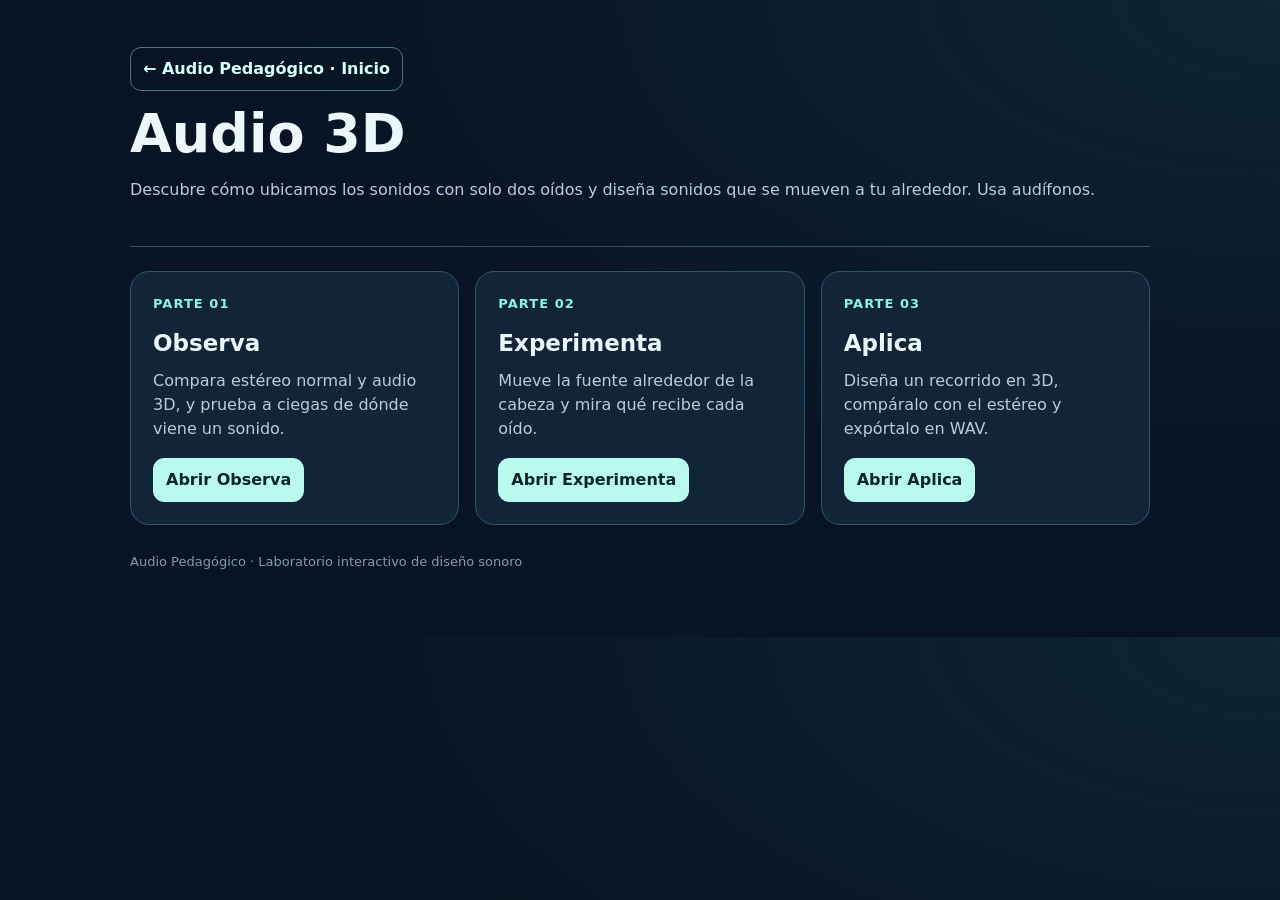
==== audio3d.html @ c3918d1a "Agrega el módulo Audio 3D (binaural): Observa, Experimenta y Aplica - Nueva sección "Audio 3D" en la" ====
<!doctype html>
<html lang="es">
<head>
  <meta charset="utf-8">
  <meta name="viewport" content="width=device-width,initial-scale=1">
  <meta name="theme-color" content="#081423">
  <meta name="application-name" content="Audio Pedagógico">
  <meta name="description" content="Módulo de audio 3D binaural: cómo ubicamos los sonidos con dos oídos.">
  <title>Audio 3D · Audio Pedagógico</title>
  <link rel="stylesheet" href="synthfx.css">
  <link rel="stylesheet" href="laboratorio.css">
</head>
<body>
<main>
  <header>
    <nav aria-label="Navegación general"><a href="index.html">← Audio Pedagógico · Inicio</a></nav>
    <h1>Audio 3D</h1>
    <p>Descubre cómo ubicamos los sonidos con solo dos oídos y diseña sonidos que se mueven a tu alrededor. Usa audífonos.</p>
  </header>
  <div class="grid reverb-grid">
      <article class="card">
        <span class="k">PARTE 01</span>
        <h2>Observa</h2>
        <p>Compara estéreo normal y audio 3D, y prueba a ciegas de dónde viene un sonido.</p>
        <div class="actions"><a class="primary" href="Audio3D_Interactivo_3_Paginas.html#observa">Abrir Observa</a></div>
      </article>
      <article class="card">
        <span class="k">PARTE 02</span>
        <h2>Experimenta</h2>
        <p>Mueve la fuente alrededor de la cabeza y mira qué recibe cada oído.</p>
        <div class="actions"><a class="primary" href="Audio3D_Interactivo_3_Paginas.html#experimenta">Abrir Experimenta</a></div>
      </article>
      <article class="card">
        <span class="k">PARTE 03</span>
        <h2>Aplica</h2>
        <p>Diseña un recorrido en 3D, compáralo con el estéreo y expórtalo en WAV.</p>
        <div class="actions"><a class="primary" href="Audio3D_Interactivo_3_Paginas.html#aplica">Abrir Aplica</a></div>
      </article>
  </div>
  <footer>Audio Pedagógico · Laboratorio interactivo de diseño sonoro</footer>
</main>
</body>
</html>
---- synthfx.css ----
.sfx-home{display:flex;justify-content:space-between;gap:12px;flex-wrap:wrap;max-width:1180px;margin:auto;padding:12px 22px;color:#a2b3c9;font:12px/1.5 system-ui}.sfx-home a{color:#79f6e7}.sfx-subtitle{color:#79f6e7}.sfx-resource{margin:24px 0;border:1px solid #355368;border-radius:12px;padding:14px;color:#b9cddd;font-size:13px}.sfx-resource summary{cursor:pointer;color:#79f6e7}.sfx-resource video{display:block;width:100%;max-width:960px;margin:12px auto;background:#060f1a}.sfx-waves{display:grid;grid-template-columns:repeat(2,minmax(0,1fr));gap:8px;margin-top:12px}.sfx-wave,.sfx-listen{width:100%;background:#0e2031;color:#b9cddd;border:1px solid #355368;border-radius:8px;cursor:pointer;padding:6px;font:12px/1.4 system-ui}.sfx-wave svg{width:100%;height:44px;display:block;color:#79f6e7}.sfx-wave[aria-pressed=true]{border-color:#79f6e7;background:#1b4750;box-shadow:inset 0 0 0 1px #79f6e7;color:#fff}.sfx-listen{margin-top:4px;min-height:36px}.sfx-spectrum{font:12px/1.6 system-ui;color:#b9cddd;margin-top:12px}.waveopt svg{color:#79f6e7}button:focus-visible,a:focus-visible,summary:focus-visible{outline:3px solid #ffd37b;outline-offset:3px}

/* Perillas · conservan la escala, las unidades y los eventos del sintetizador. */
.sfx-knob{--knob-angle:-135deg;--knob-fill:0;position:relative;width:104px;height:104px;margin:8px auto;cursor:ns-resize;touch-action:none;user-select:none;border-radius:50%;outline-offset:1px;flex-shrink:0}.sfx-knob svg{display:block;width:100%;height:100%;overflow:visible;filter:drop-shadow(0 5px 7px #0005)}.sfx-knob-track,.sfx-knob-progress{fill:none;stroke-width:4;stroke-linecap:round}.sfx-knob-track{stroke:#294759}.sfx-knob-progress{stroke:#79f6e7;stroke-dasharray:var(--knob-fill) 100}.sfx-knob-face{fill:#182e40;stroke:#496474;stroke-width:1.5}.sfx-knob-pointer{transform:rotate(var(--knob-angle));transform-origin:50px 50px}.sfx-knob-pointer path{stroke:#c1fff3;stroke-width:3.5;stroke-linecap:round}.sfx-knob-hub{fill:#294759}.sfx-knob:hover .sfx-knob-face,.sfx-knob.is-dragging .sfx-knob-face{fill:#214457;stroke:#79f6e7}.sfx-knob:focus-visible{outline:3px solid #ffd37b}.sfx-knob[aria-disabled=true]{opacity:.5;cursor:default}input[type=range].sfx-knob-native{position:absolute!important;width:1px!important;height:1px!important;padding:0!important;margin:0!important;opacity:0!important;pointer-events:none!important;overflow:hidden!important;clip-path:inset(50%)!important}.sfx-toast{position:fixed;left:50%;bottom:20px;transform:translateX(-50%);z-index:1000;max-width:min(92vw,520px);padding:12px 16px;border:1px solid #ffd37b;border-radius:10px;background:#162a3b;color:#fff;font:14px/1.45 system-ui;box-shadow:0 8px 24px #0008;cursor:pointer}.sfx-toast[hidden]{display:none}.sfx-knob-help{max-width:1136px;margin:0 auto;padding:0 22px 10px;color:#a2b3c9;font:12px/1.5 system-ui}.timing .sfx-knob{width:84px;height:84px}@media(max-width:580px){.timing .sfx-knob{grid-column:1/2}}
---- laboratorio.css ----
:root{color-scheme:dark}
*{box-sizing:border-box}
body{margin:0;font:16px/1.5 system-ui,-apple-system,sans-serif;color:#ecf7fb;background:radial-gradient(ellipse at top right,#1f546044,transparent 55%),#081423}
main{max-width:1060px;margin:0 auto;padding:25px 20px 65px}
header{padding:22px 0 28px;border-bottom:1px solid #365061}
h1{font-size:clamp(32px,5vw,54px);line-height:1.04;margin:15px 0}
p{color:#b9cddd}
.grid{display:grid;grid-template-columns:repeat(2,minmax(0,1fr));gap:16px;margin-top:24px}
.card{background:#112438;border:1px solid #355368;border-radius:19px;padding:22px;display:flex;flex-direction:column;align-items:flex-start}
.k{font-weight:750;color:#8af3e4;letter-spacing:.08em;font-size:13px}
.card h2{margin:12px 0 4px;font-size:23px}
.card p{margin:5px 0 17px;flex:1}
.actions{display:flex;gap:8px;flex-wrap:wrap}
a{display:inline-block;min-height:44px;text-decoration:none;border:1px solid #4c7684;padding:9px 12px;border-radius:11px;color:#d5fff8;font-weight:650}
a.primary{background:#baf9ee;color:#09262d;border-color:#baf9ee}
footer{color:#829ead;margin-top:27px;font-size:13px}
@media(max-width:650px){
  .grid{grid-template-columns:1fr}
  .card{padding:17px}
}

.reverb-grid{grid-template-columns:repeat(3,minmax(0,1fr))}
@media(max-width:720px){
  .reverb-grid{grid-template-columns:1fr}
}
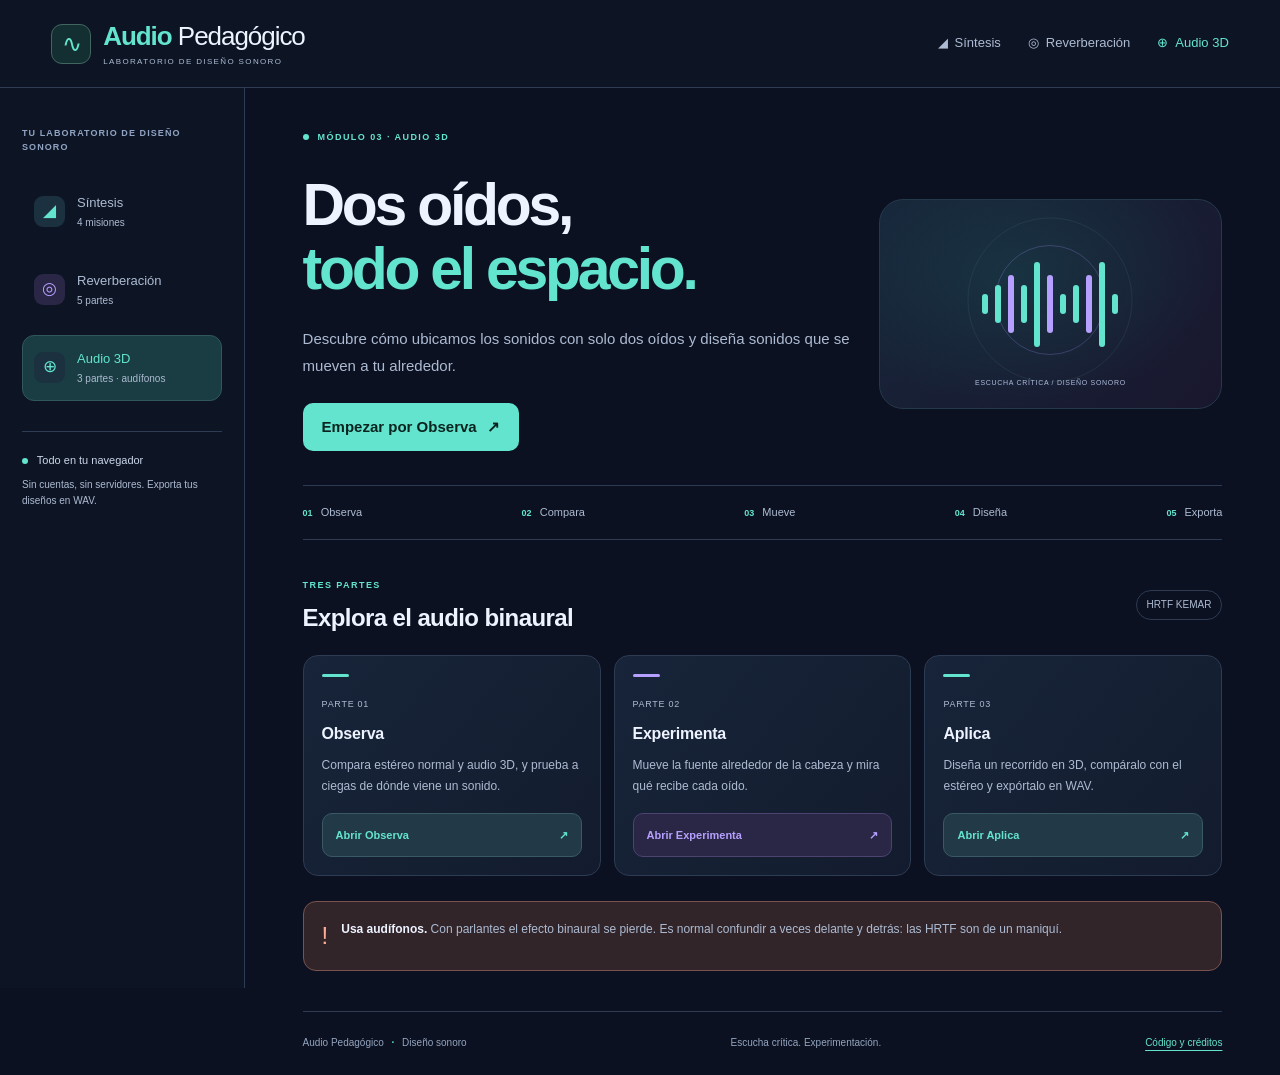
==== commit a7af9fd3: "Adapta la apariencia visual al estilo de TIC - Páginas de entrada (inicio, Síntesis, Reverberación, " ====
--- a/audio3d.html
+++ b/audio3d.html
@@ -3,41 +3,25 @@
 <head>
   <meta charset="utf-8">
   <meta name="viewport" content="width=device-width,initial-scale=1">
-  <meta name="theme-color" content="#081423">
+  <meta name="theme-color" content="#0b1120">
   <meta name="application-name" content="Audio Pedagógico">
   <meta name="description" content="Módulo de audio 3D binaural: cómo ubicamos los sonidos con dos oídos.">
   <title>Audio 3D · Audio Pedagógico</title>
   <link rel="stylesheet" href="synthfx.css">
-  <link rel="stylesheet" href="laboratorio.css">
+  <link rel="stylesheet" href="laboratorio.css?v=20261125">
 </head>
 <body>
-<main>
-  <header>
-    <nav aria-label="Navegación general"><a href="index.html">← Audio Pedagógico · Inicio</a></nav>
-    <h1>Audio 3D</h1>
-    <p>Descubre cómo ubicamos los sonidos con solo dos oídos y diseña sonidos que se mueven a tu alrededor. Usa audífonos.</p>
-  </header>
-  <div class="grid reverb-grid">
-      <article class="card">
-        <span class="k">PARTE 01</span>
-        <h2>Observa</h2>
-        <p>Compara estéreo normal y audio 3D, y prueba a ciegas de dónde viene un sonido.</p>
-        <div class="actions"><a class="primary" href="Audio3D_Interactivo_3_Paginas.html#observa">Abrir Observa</a></div>
-      </article>
-      <article class="card">
-        <span class="k">PARTE 02</span>
-        <h2>Experimenta</h2>
-        <p>Mueve la fuente alrededor de la cabeza y mira qué recibe cada oído.</p>
-        <div class="actions"><a class="primary" href="Audio3D_Interactivo_3_Paginas.html#experimenta">Abrir Experimenta</a></div>
-      </article>
-      <article class="card">
-        <span class="k">PARTE 03</span>
-        <h2>Aplica</h2>
-        <p>Diseña un recorrido en 3D, compáralo con el estéreo y expórtalo en WAV.</p>
-        <div class="actions"><a class="primary" href="Audio3D_Interactivo_3_Paginas.html#aplica">Abrir Aplica</a></div>
-      </article>
-  </div>
-  <footer>Audio Pedagógico · Laboratorio interactivo de diseño sonoro</footer>
-</main>
+<a href="#contenido" class="skip">Saltar al contenido</a>
+<header class="topbar"><a class="brand" href="index.html"><span class="brand-mark" aria-hidden="true">∿</span><span><b>Audio</b> Pedagógico<small>LABORATORIO DE DISEÑO SONORO</small></span></a><nav aria-label="Módulos"><a href="sintesis.html"><span aria-hidden="true">◢</span>Síntesis</a><a href="reverberacion.html"><span aria-hidden="true">◎</span>Reverberación</a><a href="audio3d.html" aria-current=page><span aria-hidden="true">⊕</span>Audio 3D</a></nav></header>
+<div class="layout"><aside class="sidebar"><div class="route-label">TU LABORATORIO DE DISEÑO SONORO</div><nav class="side-nav" aria-label="Módulos del laboratorio"><a class="block-link " href="sintesis.html"><span class="block-icon" aria-hidden="true">◢</span><span>Síntesis<small>4 misiones</small></span></a><a class="block-link alt" href="reverberacion.html"><span class="block-icon" aria-hidden="true">◎</span><span>Reverberación<small>5 partes</small></span></a><a class="block-link  active" href="audio3d.html" aria-current=page><span class="block-icon" aria-hidden="true">⊕</span><span>Audio 3D<small>3 partes · audífonos</small></span></a></nav><div class="local-notice"><span class="status-dot"></span> Todo en tu navegador<p>Sin cuentas, sin servidores. Exporta tus diseños en WAV.</p></div></aside>
+<main id="contenido" tabindex="-1">
+  <div class="eyebrow"><span class="status-dot"></span> MÓDULO 03 · AUDIO 3D</div>
+  <div class="hero"><div><h1>Dos oídos,<br><em>todo el espacio.</em></h1><p class="lead">Descubre cómo ubicamos los sonidos con solo dos oídos y diseña sonidos que se mueven a tu alrededor.</p><a class="button" href="Audio3D_Interactivo_3_Paginas.html#observa">Empezar por Observa <span aria-hidden="true">↗</span></a></div><div class="hero-art" aria-hidden="true"><div class="orbit orbit-a"></div><div class="orbit orbit-b"></div><div class="wave"><i></i><i></i><i></i><i></i><i></i><i></i><i></i><i></i><i></i><i></i><i></i></div><div class="art-label">ESCUCHA CRÍTICA / DISEÑO SONORO</div></div></div>
+  <div class="journey" aria-label="Recorrido de trabajo"><span><b>01</b> Observa</span><span><b>02</b> Compara</span><span><b>03</b> Mueve</span><span><b>04</b> Diseña</span><span><b>05</b> Exporta</span></div>
+  <div class="section-head"><div><span class="eyebrow">TRES PARTES</span><h2>Explora el audio binaural</h2></div><span class="pill">HRTF KEMAR</span></div>
+  <div class="exercise-grid"><article class="exercise-card"><div class="card-meta"><span>PARTE 01</span></div><h3>Observa</h3><p>Compara estéreo normal y audio 3D, y prueba a ciegas de dónde viene un sonido.</p><div class="card-actions"><a class="" href="Audio3D_Interactivo_3_Paginas.html#observa">Abrir Observa <span aria-hidden="true">↗</span></a></div></article><article class="exercise-card"><div class="card-meta"><span>PARTE 02</span></div><h3>Experimenta</h3><p>Mueve la fuente alrededor de la cabeza y mira qué recibe cada oído.</p><div class="card-actions"><a class="" href="Audio3D_Interactivo_3_Paginas.html#experimenta">Abrir Experimenta <span aria-hidden="true">↗</span></a></div></article><article class="exercise-card"><div class="card-meta"><span>PARTE 03</span></div><h3>Aplica</h3><p>Diseña un recorrido en 3D, compáralo con el estéreo y expórtalo en WAV.</p><div class="card-actions"><a class="" href="Audio3D_Interactivo_3_Paginas.html#aplica">Abrir Aplica <span aria-hidden="true">↗</span></a></div></article></div>
+  <div class="notice coral"><span aria-hidden="true">!</span><p><b>Usa audífonos.</b> Con parlantes el efecto binaural se pierde. Es normal confundir a veces delante y detrás: las HRTF son de un maniquí.</p></div>
+  <footer><span>Audio Pedagógico <b>·</b> Diseño sonoro</span><span>Escucha crítica. Experimentación.</span><a href="https://github.com/manueljcamargop/synth-fx">Código y créditos</a></footer>
+</main></div>
 </body>
 </html>
--- a/laboratorio.css
+++ b/laboratorio.css
@@ -1,25 +1,85 @@
-:root{color-scheme:dark}
-*{box-sizing:border-box}
-body{margin:0;font:16px/1.5 system-ui,-apple-system,sans-serif;color:#ecf7fb;background:radial-gradient(ellipse at top right,#1f546044,transparent 55%),#081423}
-main{max-width:1060px;margin:0 auto;padding:25px 20px 65px}
-header{padding:22px 0 28px;border-bottom:1px solid #365061}
-h1{font-size:clamp(32px,5vw,54px);line-height:1.04;margin:15px 0}
-p{color:#b9cddd}
-.grid{display:grid;grid-template-columns:repeat(2,minmax(0,1fr));gap:16px;margin-top:24px}
-.card{background:#112438;border:1px solid #355368;border-radius:19px;padding:22px;display:flex;flex-direction:column;align-items:flex-start}
-.k{font-weight:750;color:#8af3e4;letter-spacing:.08em;font-size:13px}
-.card h2{margin:12px 0 4px;font-size:23px}
-.card p{margin:5px 0 17px;flex:1}
-.actions{display:flex;gap:8px;flex-wrap:wrap}
-a{display:inline-block;min-height:44px;text-decoration:none;border:1px solid #4c7684;padding:9px 12px;border-radius:11px;color:#d5fff8;font-weight:650}
-a.primary{background:#baf9ee;color:#09262d;border-color:#baf9ee}
-footer{color:#829ead;margin-top:27px;font-size:13px}
-@media(max-width:650px){
-  .grid{grid-template-columns:1fr}
-  .card{padding:17px}
-}
+/* Páginas de entrada · estilo visual compartido con TIC (Informática Musical). */
+:root{color-scheme:dark;--bg:#0b1120;--panel:#141e32;--raised:#1b2941;--ink:#edf3ff;--muted:#adbbd2;--line:#2d3b53;--aqua:#63e4ce;--purple:#b6a0ff;--coral:#ffab95;--green:#90dfac;--radius:18px}
+*{box-sizing:border-box}html{scroll-behavior:smooth}
+body{margin:0;background:var(--bg);color:var(--ink);font:15px/1.6 -apple-system,BlinkMacSystemFont,"Segoe UI",sans-serif}
+a{color:var(--aqua);text-underline-offset:4px}
+:focus-visible{outline:3px solid var(--coral);outline-offset:4px}
+.skip{position:fixed;z-index:100;top:-100px;left:10px;background:var(--aqua);color:var(--bg);padding:12px}.skip:focus{top:10px}
+.button{border:1px solid transparent;border-radius:10px;background:var(--aqua);color:#09241f;padding:12px 18px;min-height:48px;font-weight:750;line-height:1.4;display:inline-flex;align-items:center;justify-content:center;gap:10px;text-decoration:none}
+.button:hover{filter:brightness(1.08)}
+.button.secondary{background:var(--raised);border-color:#56657d;color:var(--ink)}
 
-.reverb-grid{grid-template-columns:repeat(3,minmax(0,1fr))}
-@media(max-width:720px){
-  .reverb-grid{grid-template-columns:1fr}
-}
+/* Barra superior */
+.topbar{display:flex;align-items:center;justify-content:space-between;gap:20px;min-height:88px;padding:0 4vw;border-bottom:1px solid var(--line);background:#0d1525}
+.brand{display:flex;align-items:center;gap:12px;text-decoration:none;color:var(--ink);font-size:26px;font-weight:500;line-height:1.2;letter-spacing:-.04em}
+.brand b{color:var(--aqua)}
+.brand small{display:block;font-size:8px;letter-spacing:.17em;color:var(--muted);margin-top:5px}
+.brand-mark{height:40px;width:40px;border:1px solid #41665f;border-radius:11px;display:grid;place-content:center;color:var(--aqua);font-size:24px;background:#142f31;line-height:1}
+.topbar nav{display:flex;align-items:center;gap:27px;font-size:13px}
+.topbar nav a{color:var(--muted);text-decoration:none;display:inline-flex;gap:7px;align-items:center;min-height:44px}
+.topbar nav a:hover{color:var(--ink)}
+.topbar nav a[aria-current=page]{color:var(--aqua)}
+
+/* Estructura con barra lateral */
+.layout{display:grid;grid-template-columns:245px minmax(0,1fr);max-width:1600px;margin:auto}
+.sidebar{padding:38px 22px;position:sticky;top:0;height:100vh;overflow-y:auto;align-self:start;border-right:1px solid var(--line);background:#0d1525}
+.route-label{font-size:9px;color:#91a4c3;letter-spacing:.12em;font-weight:750;margin-bottom:24px}
+.block-link{display:flex;gap:12px;align-items:center;border:1px solid transparent;border-radius:12px;padding:14px 11px;margin-bottom:12px;color:var(--muted);font-size:13px;text-decoration:none;line-height:1.35}
+.block-link:hover{color:var(--ink)}
+.block-link small{display:block;font-size:10px;color:var(--muted);margin-top:5px}
+.block-icon{width:31px;height:31px;display:grid;place-content:center;flex-shrink:0;color:var(--aqua);background:#1b3140;border-radius:9px;font-size:17px}
+.block-link.alt .block-icon{color:var(--purple);background:#2a2645}
+.block-link.active{background:#193d42;color:var(--aqua);border-color:#31575b}
+.block-link.alt.active{background:#2a254a;color:var(--purple);border-color:#4c4370}
+.local-notice{font-size:11px;margin-top:30px;color:#cad6e9;padding-top:20px;border-top:1px solid var(--line)}
+.local-notice p{font-size:10px;color:var(--muted);margin:7px 0}
+.status-dot{width:6px;height:6px;display:inline-block;background:var(--aqua);border-radius:50%;margin-right:6px;flex-shrink:0}
+
+/* Contenido */
+main{min-width:0;padding:42px 4.5vw 24px;max-width:1300px}
+.eyebrow{color:var(--aqua);font-size:9px;letter-spacing:.16em;font-weight:750;display:flex;align-items:center;gap:3px;text-transform:uppercase}
+.hero{display:grid;grid-template-columns:1.45fr .9fr;align-items:center;gap:22px;margin:14px 0 34px}
+h1{font-size:clamp(40px,4.6vw,66px);line-height:1.08;letter-spacing:-.055em;font-weight:750;margin:15px 0 24px}
+h1 em{color:var(--aqua);font-style:normal}
+h2{font-size:24px;line-height:1.25;letter-spacing:-.025em;margin:0 0 15px}
+p{margin:0 0 16px}
+.lead{color:var(--muted);font-size:15px;line-height:1.8;max-width:640px;margin-bottom:24px}
+.hero-art{position:relative;min-height:210px;display:grid;place-content:center;border:1px solid #25394c;border-radius:24px;background:radial-gradient(ellipse at 40% 35%,#19434b88,transparent 70%),linear-gradient(130deg,#17253a,#19172e);overflow:hidden}
+.orbit{position:absolute;left:50%;top:48%;height:165px;width:165px;transform:translate(-50%,-50%);border:1px solid #41646544;border-radius:50%}
+.orbit-b{width:110px;height:110px;border-color:#a38aed44}
+.wave{display:flex;gap:7px;align-items:center;height:90px;z-index:1}
+.wave i{width:6px;background:var(--aqua);border-radius:20px;height:20px}
+.wave i:nth-child(2n){height:38px}.wave i:nth-child(3n){height:58px;background:var(--purple)}.wave i:nth-child(5n){height:85px}
+.art-label{position:absolute;bottom:20px;left:0;right:0;text-align:center;font-size:7px;letter-spacing:.1em;color:#aebddd}
+.journey{display:flex;justify-content:space-between;gap:10px;border-top:1px solid var(--line);border-bottom:1px solid var(--line);padding:18px 0;color:var(--muted);font-size:11px;margin:26px 0 38px}
+.journey b{color:var(--aqua);margin-right:5px;font-size:9px}
+.section-head{display:flex;justify-content:space-between;align-items:center;gap:20px;margin-bottom:22px}
+.section-head h2{margin:10px 0 0}
+.pill{font-size:10px;color:var(--muted);padding:6px 10px;border:1px solid var(--line);border-radius:30px;white-space:nowrap}
+
+/* Tarjetas */
+.exercise-grid{display:grid;grid-template-columns:repeat(3,minmax(0,1fr));gap:13px}
+.exercise-grid.two{grid-template-columns:repeat(2,minmax(0,1fr))}
+.exercise-card{background:linear-gradient(130deg,#172439,#131c2e);border:1px solid var(--line);border-radius:15px;padding:18px;display:flex;flex-direction:column;min-width:0}
+.exercise-card:before{content:'';width:27px;height:3px;border-radius:4px;background:var(--aqua);margin-bottom:20px}
+.exercise-card:nth-child(even):before{background:var(--purple)}
+.card-meta{font-size:9px;color:var(--muted);display:flex;justify-content:space-between;margin-bottom:12px;gap:10px;letter-spacing:.08em}
+.exercise-card h3{font-size:16px;line-height:1.4;margin:0 0 10px;letter-spacing:-.015em}
+.exercise-card p{font-size:12px;line-height:1.75;color:var(--muted);flex:1}
+.card-actions{display:flex;flex-direction:column;gap:8px}
+.card-actions a{font-size:11px;padding:10px 13px;min-height:44px;background:#223a47;color:var(--aqua);border:1px solid #395965;border-radius:10px;display:flex;justify-content:space-between;align-items:center;text-decoration:none;font-weight:750}
+.exercise-card:nth-child(even) .card-actions a:first-child{background:#2a2645;color:var(--purple);border-color:#4c4370}
+.card-actions a.sub{background:none;color:var(--muted);border-color:var(--line);font-weight:600}
+.card-actions a:hover{filter:brightness(1.15)}
+.notice{display:flex;gap:13px;background:#162937;border:1px solid #34525d;border-radius:13px;padding:18px;margin:25px 0}
+.notice>span{color:var(--aqua);font-size:24px;line-height:1.3}
+.notice p{font-size:12px;color:var(--muted);margin:0}
+.notice p b{color:var(--ink)}
+.notice.coral{background:#31252a;border-color:#79534f}.notice.coral>span{color:var(--coral)}
+footer{border-top:1px solid var(--line);padding-top:23px;margin-top:40px;display:flex;justify-content:space-between;gap:15px;flex-wrap:wrap;font-size:10px;color:#94a5c0}
+footer b{color:var(--aqua);margin:0 5px}
+
+@media(max-width:1100px){.layout{grid-template-columns:215px minmax(0,1fr)}.sidebar{padding:30px 16px}main{padding:32px 27px}.hero{grid-template-columns:1.5fr .8fr}.hero-art{min-height:180px}.journey{font-size:10px;gap:7px}.journey b{display:block}}
+@media(max-width:900px){.hero{grid-template-columns:1fr}.hero-art{display:none}.exercise-grid{grid-template-columns:1fr 1fr}}
+@media(max-width:700px){.topbar{padding:15px 18px;min-height:72px}.brand{font-size:23px}.topbar nav{display:none}.layout{display:block}.sidebar{position:relative;height:auto;overflow:visible;border-right:0;border-bottom:1px solid var(--line);padding:18px}.route-label,.local-notice{display:none}.side-nav{display:grid;grid-template-columns:repeat(3,minmax(0,1fr));gap:6px}.block-link{flex-direction:column;padding:10px 4px;margin:0;text-align:center;font-size:11px;gap:8px}.block-link small{display:none}main{padding:28px 20px 22px}h1{font-size:44px}.exercise-grid,.exercise-grid.two{grid-template-columns:1fr}.section-head{flex-wrap:wrap}}
+@media(prefers-reduced-motion:reduce){html{scroll-behavior:auto}}
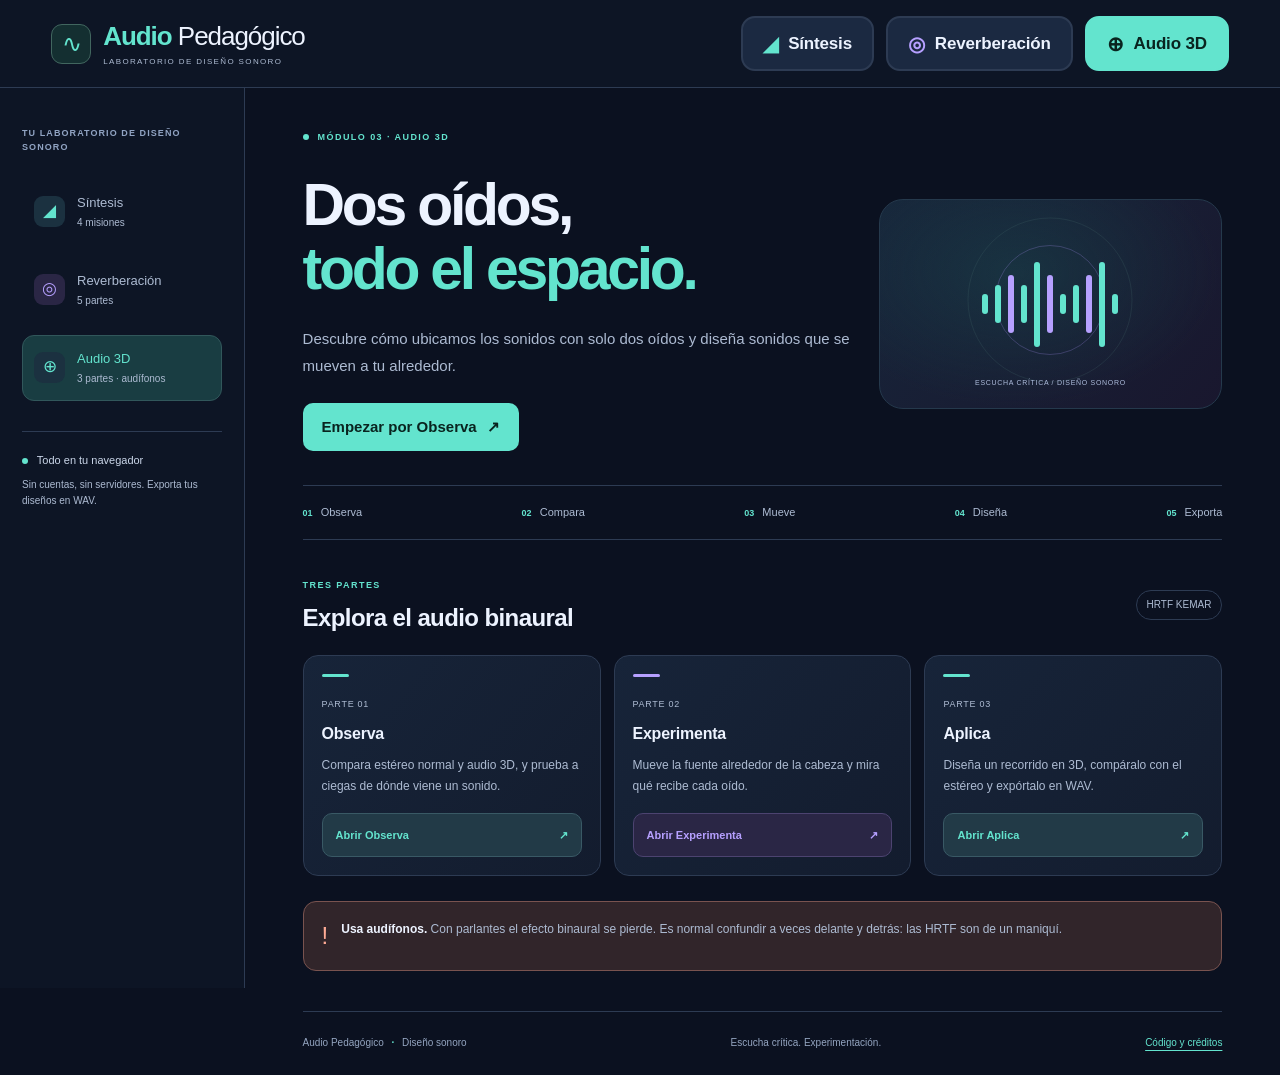
==== commit a25f2b5d: "Barra superior con tres botones grandes de módulo, como en TIC Co-Authored-By: Claude Opus 5.5 <nore" ====
--- a/audio3d.html
+++ b/audio3d.html
@@ -8,11 +8,11 @@
   <meta name="description" content="Módulo de audio 3D binaural: cómo ubicamos los sonidos con dos oídos.">
   <title>Audio 3D · Audio Pedagógico</title>
   <link rel="stylesheet" href="synthfx.css">
-  <link rel="stylesheet" href="laboratorio.css?v=20261125">
+  <link rel="stylesheet" href="laboratorio.css?v=20261125b">
 </head>
 <body>
 <a href="#contenido" class="skip">Saltar al contenido</a>
-<header class="topbar"><a class="brand" href="index.html"><span class="brand-mark" aria-hidden="true">∿</span><span><b>Audio</b> Pedagógico<small>LABORATORIO DE DISEÑO SONORO</small></span></a><nav aria-label="Módulos"><a href="sintesis.html"><span aria-hidden="true">◢</span>Síntesis</a><a href="reverberacion.html"><span aria-hidden="true">◎</span>Reverberación</a><a href="audio3d.html" aria-current=page><span aria-hidden="true">⊕</span>Audio 3D</a></nav></header>
+<header class="topbar"><a class="brand" href="index.html"><span class="brand-mark" aria-hidden="true">∿</span><span><b>Audio</b> Pedagógico<small>LABORATORIO DE DISEÑO SONORO</small></span></a><nav aria-label="Módulos"><a class="" href="sintesis.html"><span aria-hidden="true">◢</span>Síntesis</a><a class="alt" href="reverberacion.html"><span aria-hidden="true">◎</span>Reverberación</a><a class="" href="audio3d.html" aria-current=page><span aria-hidden="true">⊕</span>Audio 3D</a></nav></header>
 <div class="layout"><aside class="sidebar"><div class="route-label">TU LABORATORIO DE DISEÑO SONORO</div><nav class="side-nav" aria-label="Módulos del laboratorio"><a class="block-link " href="sintesis.html"><span class="block-icon" aria-hidden="true">◢</span><span>Síntesis<small>4 misiones</small></span></a><a class="block-link alt" href="reverberacion.html"><span class="block-icon" aria-hidden="true">◎</span><span>Reverberación<small>5 partes</small></span></a><a class="block-link  active" href="audio3d.html" aria-current=page><span class="block-icon" aria-hidden="true">⊕</span><span>Audio 3D<small>3 partes · audífonos</small></span></a></nav><div class="local-notice"><span class="status-dot"></span> Todo en tu navegador<p>Sin cuentas, sin servidores. Exporta tus diseños en WAV.</p></div></aside>
 <main id="contenido" tabindex="-1">
   <div class="eyebrow"><span class="status-dot"></span> MÓDULO 03 · AUDIO 3D</div>
--- a/laboratorio.css
+++ b/laboratorio.css
@@ -15,10 +15,14 @@
 .brand b{color:var(--aqua)}
 .brand small{display:block;font-size:8px;letter-spacing:.17em;color:var(--muted);margin-top:5px}
 .brand-mark{height:40px;width:40px;border:1px solid #41665f;border-radius:11px;display:grid;place-content:center;color:var(--aqua);font-size:24px;background:#142f31;line-height:1}
-.topbar nav{display:flex;align-items:center;gap:27px;font-size:13px}
-.topbar nav a{color:var(--muted);text-decoration:none;display:inline-flex;gap:7px;align-items:center;min-height:44px}
-.topbar nav a:hover{color:var(--ink)}
-.topbar nav a[aria-current=page]{color:var(--aqua)}
+.topbar nav{display:flex;align-items:center;gap:12px}
+.topbar nav a{display:inline-flex;align-items:center;gap:10px;font-size:17px;font-weight:800;color:var(--ink);text-decoration:none;padding:12px 20px;min-height:52px;border-radius:14px;border:2px solid var(--line);background:var(--raised);letter-spacing:-.01em;transition:border-color .15s,background .15s}
+.topbar nav a span{font-size:20px;line-height:1;color:var(--aqua)}
+.topbar nav a.alt span{color:var(--purple)}
+.topbar nav a:hover{border-color:#6b7a93}
+.topbar nav a[aria-current=page]{background:var(--aqua);border-color:var(--aqua);color:#09241f}
+.topbar nav a.alt[aria-current=page]{background:var(--purple);border-color:var(--purple);color:#1d1442}
+.topbar nav a[aria-current=page] span{color:inherit}
 
 /* Estructura con barra lateral */
 .layout{display:grid;grid-template-columns:245px minmax(0,1fr);max-width:1600px;margin:auto}
@@ -79,7 +83,7 @@
 footer{border-top:1px solid var(--line);padding-top:23px;margin-top:40px;display:flex;justify-content:space-between;gap:15px;flex-wrap:wrap;font-size:10px;color:#94a5c0}
 footer b{color:var(--aqua);margin:0 5px}
 
-@media(max-width:1100px){.layout{grid-template-columns:215px minmax(0,1fr)}.sidebar{padding:30px 16px}main{padding:32px 27px}.hero{grid-template-columns:1.5fr .8fr}.hero-art{min-height:180px}.journey{font-size:10px;gap:7px}.journey b{display:block}}
+@media(max-width:1100px){.topbar nav a{font-size:15px;padding:10px 14px}.layout{grid-template-columns:215px minmax(0,1fr)}.sidebar{padding:30px 16px}main{padding:32px 27px}.hero{grid-template-columns:1.5fr .8fr}.hero-art{min-height:180px}.journey{font-size:10px;gap:7px}.journey b{display:block}}
 @media(max-width:900px){.hero{grid-template-columns:1fr}.hero-art{display:none}.exercise-grid{grid-template-columns:1fr 1fr}}
-@media(max-width:700px){.topbar{padding:15px 18px;min-height:72px}.brand{font-size:23px}.topbar nav{display:none}.layout{display:block}.sidebar{position:relative;height:auto;overflow:visible;border-right:0;border-bottom:1px solid var(--line);padding:18px}.route-label,.local-notice{display:none}.side-nav{display:grid;grid-template-columns:repeat(3,minmax(0,1fr));gap:6px}.block-link{flex-direction:column;padding:10px 4px;margin:0;text-align:center;font-size:11px;gap:8px}.block-link small{display:none}main{padding:28px 20px 22px}h1{font-size:44px}.exercise-grid,.exercise-grid.two{grid-template-columns:1fr}.section-head{flex-wrap:wrap}}
+@media(max-width:700px){.topbar{padding:15px 18px;min-height:72px}.brand{font-size:23px}.topbar nav{order:3;width:100%;display:grid;grid-template-columns:repeat(3,minmax(0,1fr));gap:6px}.topbar nav a{font-size:12px;padding:8px 4px;min-height:48px;justify-content:center;gap:5px;border-radius:12px}.topbar nav a span{font-size:14px}.topbar{flex-wrap:wrap;padding-bottom:12px}.sidebar{display:none}.layout{display:block}.sidebar{position:relative;height:auto;overflow:visible;border-right:0;border-bottom:1px solid var(--line);padding:18px}.route-label,.local-notice{display:none}.side-nav{display:grid;grid-template-columns:repeat(3,minmax(0,1fr));gap:6px}.block-link{flex-direction:column;padding:10px 4px;margin:0;text-align:center;font-size:11px;gap:8px}.block-link small{display:none}main{padding:28px 20px 22px}h1{font-size:44px}.exercise-grid,.exercise-grid.two{grid-template-columns:1fr}.section-head{flex-wrap:wrap}}
 @media(prefers-reduced-motion:reduce){html{scroll-behavior:auto}}
